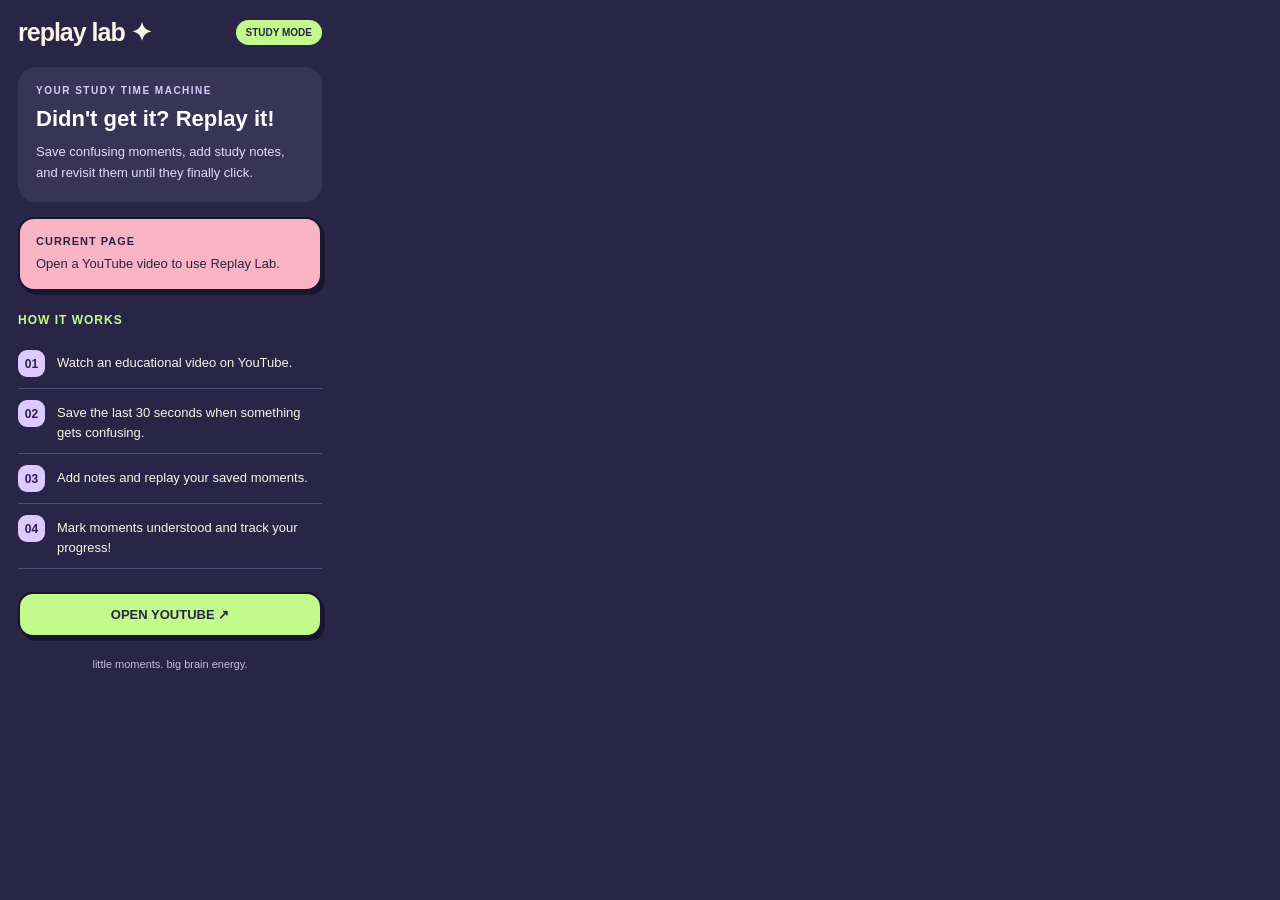
==== popup.html @ ac6af13e "Add popup.html for Replay Lab interface This HTML file serves as the popup interface for the Replay " ====
<!DOCTYPE html>
<html lang="en">

<head>
    <meta charset="UTF-8">
    <meta name="viewport" content="width=device-width, initial-scale=1.0">

    <title>Replay Lab</title>

    <style>
        * {
            box-sizing: border-box;
        }

        body {
            width: 340px;
            margin: 0;
            padding: 18px;

            background: #292546;
            color: #faf4e8;

            font-family: Arial, Helvetica, sans-serif;
        }

        .header {
            display: flex;
            justify-content: space-between;
            align-items: center;
            gap: 10px;
            margin-bottom: 20px;
        }

        .brand {
            margin: 0;
            font-size: 25px;
            font-weight: 900;
            letter-spacing: -1px;
        }

        .tag {
            padding: 7px 10px;
            border-radius: 100px;

            background: #c3fa8c;
            color: #292546;

            font-size: 10px;
            font-weight: 800;
        }

        .intro {
            padding: 18px;
            border-radius: 18px;

            background: #383456;
        }

        .eyebrow {
            margin: 0 0 10px;

            color: #dcc9ff;
            font-size: 10px;
            font-weight: 800;
            letter-spacing: 1.5px;
        }

        .intro h2 {
            margin: 0 0 10px;

            color: #ffffff;
            font-size: 22px;
            line-height: 1.2;
        }

        .intro p:last-child {
            margin: 0;
            color: #e4daf7;
            font-size: 13px;
            line-height: 1.6;
        }

        .status-card {
            margin-top: 15px;
            padding: 16px;

            border: 2px solid #19152f;
            border-radius: 16px;

            background: #f8b4c4;
            color: #292546;

            box-shadow: 3px 4px 0 #19152f;
        }

        .status-label {
            margin: 0 0 7px;
            font-size: 11px;
            font-weight: 900;
            letter-spacing: 1px;
        }

        #site-status {
            margin: 0;
            font-size: 13px;
            line-height: 1.5;
        }

        .instructions {
            margin-top: 22px;
        }

        .instructions h3 {
            margin: 0 0 12px;

            color: #c3fa8c;
            font-size: 12px;
            letter-spacing: 1px;
        }

        .step {
            display: flex;
            gap: 12px;
            align-items: flex-start;

            padding: 11px 0;
            border-bottom: 1px solid #514a76;
        }

        .number {
            display: flex;
            justify-content: center;
            align-items: center;

            min-width: 27px;
            height: 27px;

            border-radius: 9px;
            background: #dcc9ff;
            color: #292546;

            font-size: 12px;
            font-weight: 900;
        }

        .step p {
            margin: 3px 0 0;
            font-size: 13px;
            line-height: 1.5;
        }

        .youtube-link {
            display: block;
            margin-top: 23px;
            padding: 13px;

            border: 2px solid #19152f;
            border-radius: 15px;

            background: #c3fa8c;
            color: #292546;

            font-size: 13px;
            font-weight: 900;
            text-align: center;
            text-decoration: none;

            box-shadow: 3px 4px 0 #19152f;
        }

        .youtube-link:hover {
            background: #d7ffaf;
        }

        .youtube-link:focus-visible {
            outline: 3px solid #ffffff;
            outline-offset: 3px;
        }

        .footer {
            margin: 21px 0 0;
            color: #c7badf;

            font-size: 11px;
            text-align: center;
        }
    </style>
</head>

<body>

    <header class="header">
        <h1 class="brand">replay lab ✦</h1>
        <span class="tag">STUDY MODE</span>
    </header>

    <section class="intro">
        <p class="eyebrow">YOUR STUDY TIME MACHINE</p>

        <h2>Didn't get it? Replay it!</h2>

        <p>
            Save confusing moments, add study notes,
            and revisit them until they finally click.
        </p>
    </section>

    <section class="status-card" aria-live="polite">
        <p class="status-label">CURRENT PAGE</p>

        <p id="site-status">
            Open a YouTube video to use Replay Lab.
        </p>
    </section>

    <section class="instructions">
        <h3>HOW IT WORKS</h3>

        <div class="step">
            <span class="number">01</span>
            <p>Watch an educational video on YouTube.</p>
        </div>

        <div class="step">
            <span class="number">02</span>
            <p>Save the last 30 seconds when something gets confusing.</p>
        </div>

        <div class="step">
            <span class="number">03</span>
            <p>Add notes and replay your saved moments.</p>
        </div>

        <div class="step">
            <span class="number">04</span>
            <p>Mark moments understood and track your progress!</p>
        </div>
    </section>

    <a
        class="youtube-link"
        href="https://www.youtube.com/"
        target="_blank"
        rel="noopener noreferrer"
    >
        OPEN YOUTUBE ↗
    </a>

    <p class="footer">
        little moments. big brain energy.
    </p>

    <script src="popup.js"></script>

</body>
</html>
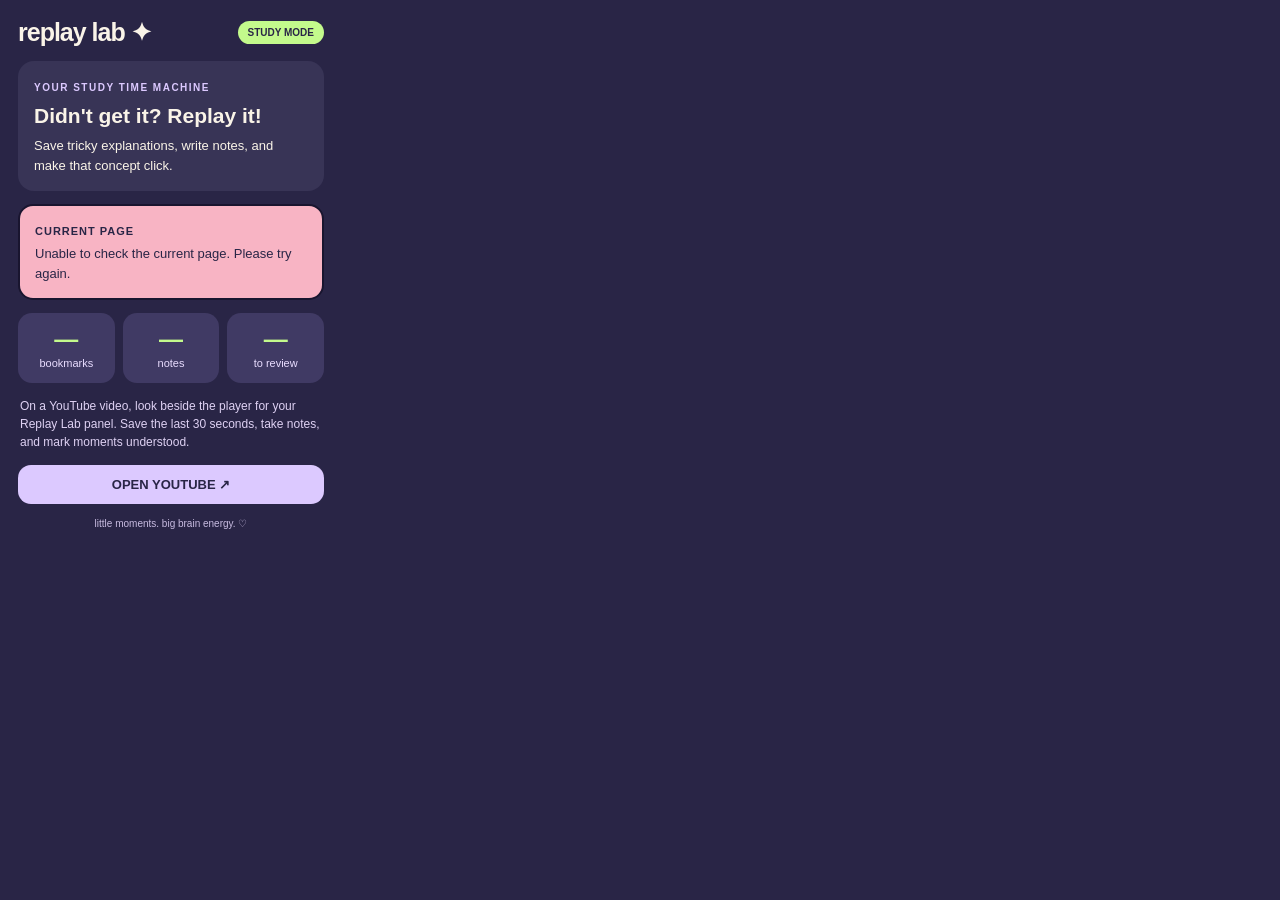
==== commit 94c242f5: "Refactor popup.html for improved structure and styling" ====
--- a/popup.html
+++ b/popup.html
@@ -3,255 +3,220 @@
 <html lang="en">
 
 <head>
-    <meta charset="UTF-8">
-    <meta name="viewport" content="width=device-width, initial-scale=1.0">
-
-    <title>Replay Lab</title>
-
-    <style>
-        * {
-            box-sizing: border-box;
-        }
-
-        body {
-            width: 340px;
-            margin: 0;
-            padding: 18px;
-
-            background: #292546;
-            color: #faf4e8;
-
-            font-family: Arial, Helvetica, sans-serif;
-        }
-
-        .header {
-            display: flex;
-            justify-content: space-between;
-            align-items: center;
-            gap: 10px;
-            margin-bottom: 20px;
-        }
-
-        .brand {
-            margin: 0;
-            font-size: 25px;
-            font-weight: 900;
-            letter-spacing: -1px;
-        }
-
-        .tag {
-            padding: 7px 10px;
-            border-radius: 100px;
-
-            background: #c3fa8c;
-            color: #292546;
-
-            font-size: 10px;
-            font-weight: 800;
-        }
-
-        .intro {
-            padding: 18px;
-            border-radius: 18px;
-
-            background: #383456;
-        }
-
-        .eyebrow {
-            margin: 0 0 10px;
-
-            color: #dcc9ff;
-            font-size: 10px;
-            font-weight: 800;
-            letter-spacing: 1.5px;
-        }
-
-        .intro h2 {
-            margin: 0 0 10px;
-
-            color: #ffffff;
-            font-size: 22px;
-            line-height: 1.2;
-        }
-
-        .intro p:last-child {
-            margin: 0;
-            color: #e4daf7;
-            font-size: 13px;
-            line-height: 1.6;
-        }
-
-        .status-card {
-            margin-top: 15px;
-            padding: 16px;
-
-            border: 2px solid #19152f;
-            border-radius: 16px;
-
-            background: #f8b4c4;
-            color: #292546;
-
-            box-shadow: 3px 4px 0 #19152f;
-        }
-
-        .status-label {
-            margin: 0 0 7px;
-            font-size: 11px;
-            font-weight: 900;
-            letter-spacing: 1px;
-        }
-
-        #site-status {
-            margin: 0;
-            font-size: 13px;
-            line-height: 1.5;
-        }
-
-        .instructions {
-            margin-top: 22px;
-        }
-
-        .instructions h3 {
-            margin: 0 0 12px;
-
-            color: #c3fa8c;
-            font-size: 12px;
-            letter-spacing: 1px;
-        }
-
-        .step {
-            display: flex;
-            gap: 12px;
-            align-items: flex-start;
-
-            padding: 11px 0;
-            border-bottom: 1px solid #514a76;
-        }
-
-        .number {
-            display: flex;
-            justify-content: center;
-            align-items: center;
-
-            min-width: 27px;
-            height: 27px;
-
-            border-radius: 9px;
-            background: #dcc9ff;
-            color: #292546;
-
-            font-size: 12px;
-            font-weight: 900;
-        }
-
-        .step p {
-            margin: 3px 0 0;
-            font-size: 13px;
-            line-height: 1.5;
-        }
-
-        .youtube-link {
-            display: block;
-            margin-top: 23px;
-            padding: 13px;
-
-            border: 2px solid #19152f;
-            border-radius: 15px;
-
-            background: #c3fa8c;
-            color: #292546;
-
-            font-size: 13px;
-            font-weight: 900;
-            text-align: center;
-            text-decoration: none;
-
-            box-shadow: 3px 4px 0 #19152f;
-        }
-
-        .youtube-link:hover {
-            background: #d7ffaf;
-        }
-
-        .youtube-link:focus-visible {
-            outline: 3px solid #ffffff;
-            outline-offset: 3px;
-        }
-
-        .footer {
-            margin: 21px 0 0;
-            color: #c7badf;
-
-            font-size: 11px;
-            text-align: center;
-        }
-    </style>
+  <meta charset="UTF-8">
+  <meta name="viewport" content="width=device-width, initial-scale=1">
+
+  <title>Replay Lab</title>
+
+  <style>
+    * {
+      box-sizing: border-box;
+    }
+
+    body {
+      width: 342px;
+      margin: 0;
+      padding: 18px;
+      background: #292546;
+      color: #faf4e8;
+      font-family: Arial, sans-serif;
+    }
+
+    header {
+      display: flex;
+      align-items: center;
+      justify-content: space-between;
+      gap: 8px;
+      margin-bottom: 14px;
+    }
+
+    h1 {
+      margin: 0;
+      font-size: 25px;
+      letter-spacing: -1px;
+    }
+
+    .tag {
+      background: #c3fa8c;
+      color: #292546;
+      font-size: 10px;
+      font-weight: 900;
+      padding: 6px 10px;
+      border-radius: 99px;
+    }
+
+    .intro {
+      padding: 16px;
+      border-radius: 16px;
+      background: #383456;
+    }
+
+    .intro small {
+      color: #dcc9ff;
+      font-size: 10px;
+      font-weight: 900;
+      letter-spacing: 1.5px;
+    }
+
+    h2 {
+      font-size: 21px;
+      margin: 8px 0;
+      line-height: 1.2;
+    }
+
+    .intro p,
+    .status p {
+      margin: 5px 0 0;
+      line-height: 1.5;
+      font-size: 13px;
+    }
+
+    .status {
+      background: #f8b4c4;
+      color: #292546;
+      padding: 15px;
+      margin-top: 13px;
+      border-radius: 15px;
+      border: 2px solid #19152f;
+    }
+
+    .status.supported {
+      background: #c3fa8c;
+    }
+
+    .status strong {
+      font-size: 11px;
+      letter-spacing: 1px;
+    }
+
+    .stats {
+      display: flex;
+      gap: 8px;
+      margin-top: 13px;
+    }
+
+    .stat {
+      flex: 1;
+      min-width: 0;
+      border-radius: 14px;
+      padding: 12px;
+      text-align: center;
+      background: #403a64;
+    }
+
+    .stat b {
+      color: #c3fa8c;
+      font-size: 24px;
+      display: block;
+    }
+
+    .stat span {
+      font-size: 11px;
+      color: #e9ddff;
+    }
+
+    .tips {
+      color: #ded1f3;
+      line-height: 1.5;
+      font-size: 12px;
+      margin: 14px 2px;
+    }
+
+    a {
+      display: block;
+      padding: 12px;
+      border-radius: 13px;
+      background: #dcc9ff;
+      color: #292546;
+      text-align: center;
+      text-decoration: none;
+      font-size: 13px;
+      font-weight: 900;
+    }
+
+    a:focus-visible {
+      outline: 3px solid #c3fa8c;
+    }
+
+    footer {
+      font-size: 10px;
+      color: #c8bce1;
+      text-align: center;
+      margin-top: 14px;
+    }
+  </style>
 </head>
 
 <body>
 
-    <header class="header">
-        <h1 class="brand">replay lab ✦</h1>
-        <span class="tag">STUDY MODE</span>
-    </header>
-
-    <section class="intro">
-        <p class="eyebrow">YOUR STUDY TIME MACHINE</p>
-
-        <h2>Didn't get it? Replay it!</h2>
-
-        <p>
-            Save confusing moments, add study notes,
-            and revisit them until they finally click.
-        </p>
-    </section>
-
-    <section class="status-card" aria-live="polite">
-        <p class="status-label">CURRENT PAGE</p>
-
-        <p id="site-status">
-            Open a YouTube video to use Replay Lab.
-        </p>
-    </section>
-
-    <section class="instructions">
-        <h3>HOW IT WORKS</h3>
-
-        <div class="step">
-            <span class="number">01</span>
-            <p>Watch an educational video on YouTube.</p>
-        </div>
-
-        <div class="step">
-            <span class="number">02</span>
-            <p>Save the last 30 seconds when something gets confusing.</p>
-        </div>
-
-        <div class="step">
-            <span class="number">03</span>
-            <p>Add notes and replay your saved moments.</p>
-        </div>
-
-        <div class="step">
-            <span class="number">04</span>
-            <p>Mark moments understood and track your progress!</p>
-        </div>
-    </section>
-
-    <a
-        class="youtube-link"
-        href="https://www.youtube.com/"
-        target="_blank"
-        rel="noopener noreferrer"
-    >
-        OPEN YOUTUBE ↗
-    </a>
-
-    <p class="footer">
-        little moments. big brain energy.
+  <header>
+    <h1>replay lab ✦</h1>
+    <span class="tag">STUDY MODE</span>
+  </header>
+
+  <div class="intro">
+    <small>YOUR STUDY TIME MACHINE</small>
+
+    <h2>Didn't get it? Replay it!</h2>
+
+    <p>
+      Save tricky explanations, write notes,
+      and make that concept click.
     </p>
-
-    <script src="popup.js"></script>
+  </div>
+
+  <div
+    id="status-card"
+    class="status"
+    role="status"
+    aria-live="polite"
+  >
+    <strong>CURRENT PAGE</strong>
+
+    <p id="site-status">
+      Checking the current page…
+    </p>
+  </div>
+
+  <div
+    class="stats"
+    aria-label="Saved study progress for this video"
+  >
+    <div class="stat">
+      <b id="moment-count">—</b>
+      <span>bookmarks</span>
+    </div>
+
+    <div class="stat">
+      <b id="note-count">—</b>
+      <span>notes</span>
+    </div>
+
+    <div class="stat">
+      <b id="review-count">—</b>
+      <span>to review</span>
+    </div>
+  </div>
+
+  <p class="tips">
+    On a YouTube video, look beside the player
+    for your Replay Lab panel. Save the last
+    30 seconds, take notes, and mark moments understood.
+  </p>
+
+  <a
+    href="https://www.youtube.com/"
+    target="_blank"
+    rel="noopener noreferrer"
+  >
+    OPEN YOUTUBE ↗
+  </a>
+
+  <footer>
+    little moments. big brain energy. ♡
+  </footer>
+
+  <script src="popup.js"></script>
 
 </body>
 </html>
